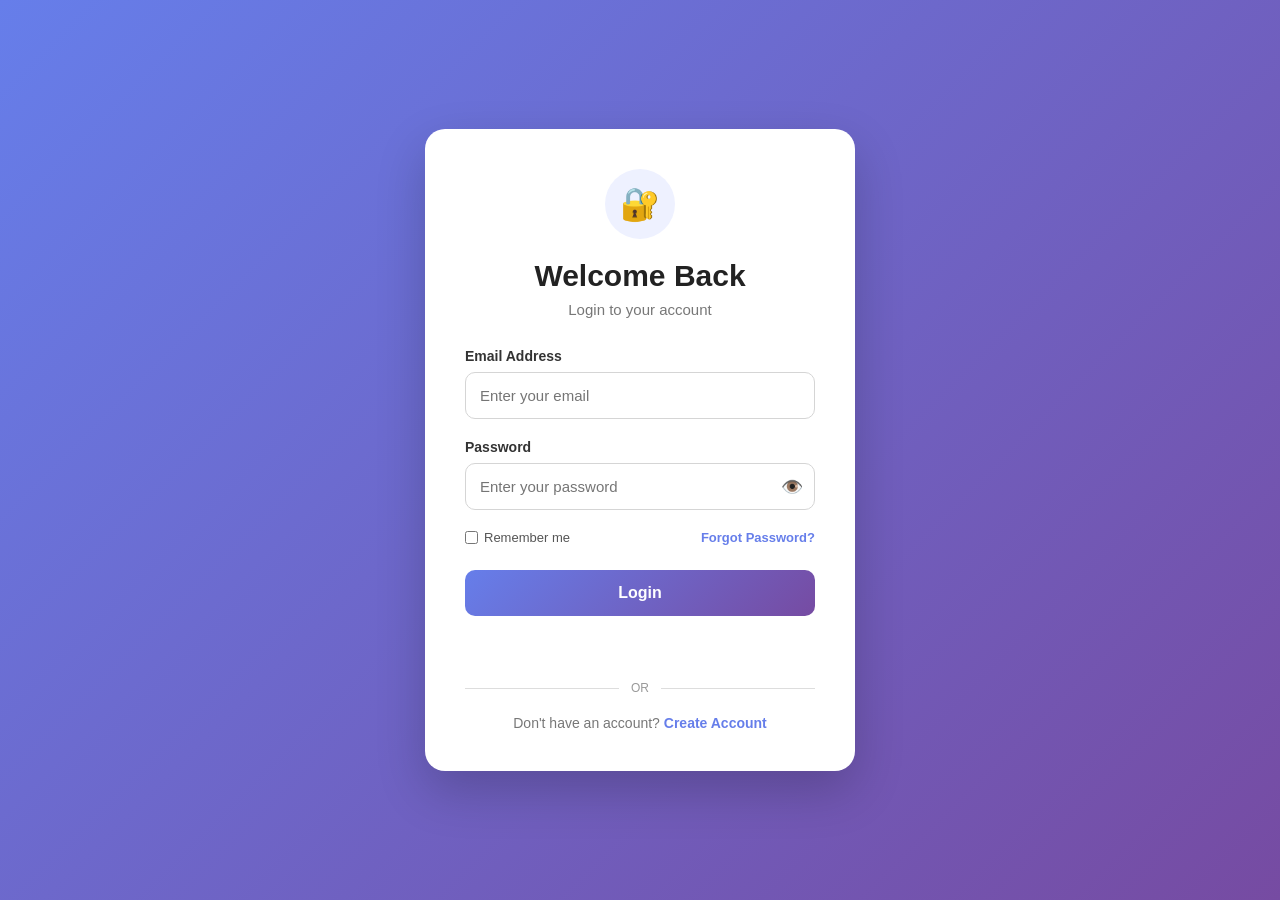
==== WebDev-L2-LoginAuthentication/index.html @ 74e8bf86 "Add files via upload" ====
<!DOCTYPE html>
<html lang="en">
<head>
    <meta charset="UTF-8">
    <meta name="viewport" content="width=device-width, initial-scale=1.0">
    <title>Login Authentication System</title>

    <link rel="stylesheet" href="style.css">
</head>
<body>

    <div class="auth-container">

        <div class="auth-card">

            <div class="logo">
                🔐
            </div>

            <h1>Welcome Back</h1>
            <p class="subtitle">Login to your account</p>

            <form id="loginForm">

                <div class="input-group">
                    <label for="email">Email Address</label>
                    <input
                        type="email"
                        id="email"
                        placeholder="Enter your email"
                        required
                    >
                </div>

                <div class="input-group">
                    <label for="password">Password</label>

                    <div class="password-wrapper">
                        <input
                            type="password"
                            id="password"
                            placeholder="Enter your password"
                            required
                        >

                        <button
                            type="button"
                            id="togglePassword"
                            class="toggle-password"
                        >
                            👁️
                        </button>
                    </div>
                </div>

                <div class="form-options">
                    <label class="remember-me">
                        <input type="checkbox" id="rememberMe">
                        <span>Remember me</span>
                    </label>

                    <a href="#" id="forgotPassword">Forgot Password?</a>
                </div>

                <button type="submit" class="login-btn">
                    Login
                </button>

                <p id="message" class="message"></p>

            </form>

            <div class="divider">
                <span>OR</span>
            </div>

            <p class="signup-text">
                Don't have an account?
                <a href="#" id="signupLink">Create Account</a>
            </p>

        </div>

    </div>

    <script src="script.js"></script>

</body>
</html>
---- WebDev-L2-LoginAuthentication/style.css ----
* {
    margin: 0;
    padding: 0;
    box-sizing: border-box;
}

body {
    font-family: Arial, Helvetica, sans-serif;
    min-height: 100vh;
    display: flex;
    justify-content: center;
    align-items: center;
    background: linear-gradient(135deg, #667eea, #764ba2);
    padding: 20px;
}

.auth-container {
    width: 100%;
    max-width: 430px;
}

.auth-card {
    background: #ffffff;
    padding: 40px;
    border-radius: 20px;
    box-shadow: 0 20px 50px rgba(0, 0, 0, 0.2);
}

.logo {
    width: 70px;
    height: 70px;
    margin: 0 auto 20px;
    border-radius: 50%;
    background: #eef1ff;
    display: flex;
    justify-content: center;
    align-items: center;
    font-size: 32px;
}

h1 {
    text-align: center;
    color: #222;
    margin-bottom: 8px;
    font-size: 30px;
}

.subtitle {
    text-align: center;
    color: #777;
    margin-bottom: 30px;
    font-size: 15px;
}

.input-group {
    margin-bottom: 20px;
}

.input-group label {
    display: block;
    margin-bottom: 8px;
    font-weight: 600;
    color: #333;
    font-size: 14px;
}

.input-group input {
    width: 100%;
    padding: 14px;
    border: 1px solid #d5d5d5;
    border-radius: 10px;
    font-size: 15px;
    outline: none;
    transition: 0.3s;
}

.input-group input:focus {
    border-color: #667eea;
    box-shadow: 0 0 0 3px rgba(102, 126, 234, 0.12);
}

.password-wrapper {
    position: relative;
}

.password-wrapper input {
    padding-right: 50px;
}

.toggle-password {
    position: absolute;
    right: 12px;
    top: 50%;
    transform: translateY(-50%);
    border: none;
    background: transparent;
    cursor: pointer;
    font-size: 18px;
}

.form-options {
    display: flex;
    justify-content: space-between;
    align-items: center;
    margin: 5px 0 25px;
    font-size: 13px;
}

.remember-me {
    display: flex;
    align-items: center;
    gap: 6px;
    color: #555;
    cursor: pointer;
}

.form-options a,
.signup-text a {
    color: #667eea;
    text-decoration: none;
    font-weight: 600;
}

.form-options a:hover,
.signup-text a:hover {
    text-decoration: underline;
}

.login-btn {
    width: 100%;
    padding: 14px;
    border: none;
    border-radius: 10px;
    background: linear-gradient(135deg, #667eea, #764ba2);
    color: white;
    font-size: 16px;
    font-weight: 600;
    cursor: pointer;
    transition: 0.3s;
}

.login-btn:hover {
    transform: translateY(-2px);
    box-shadow: 0 8px 20px rgba(102, 126, 234, 0.3);
}

.message {
    text-align: center;
    margin-top: 15px;
    font-size: 14px;
    min-height: 20px;
}

.divider {
    display: flex;
    align-items: center;
    gap: 12px;
    margin: 30px 0 20px;
    color: #999;
    font-size: 12px;
}

.divider::before,
.divider::after {
    content: "";
    flex: 1;
    height: 1px;
    background: #ddd;
}

.signup-text {
    text-align: center;
    color: #777;
    font-size: 14px;
}

/* Responsive Design */

@media (max-width: 480px) {
    .auth-card {
        padding: 30px 22px;
    }

    h1 {
        font-size: 26px;
    }

    .form-options {
        flex-direction: column;
        align-items: flex-start;
        gap: 12px;
    }
}
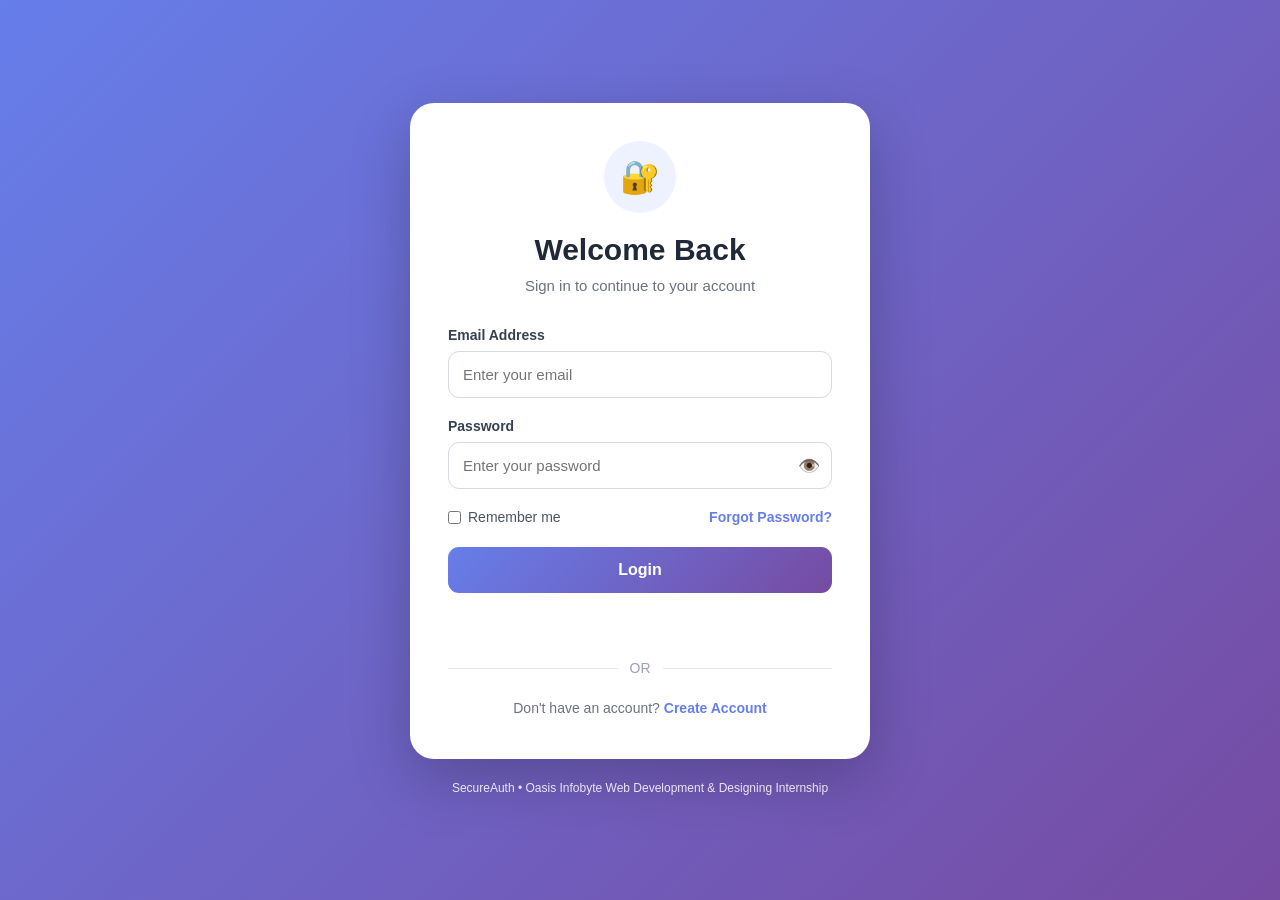
==== commit 573d28de: "Complete Level 2 Web Development tasks" ====
--- a/WebDev-L2-LoginAuthentication/index.html
+++ b/WebDev-L2-LoginAuthentication/index.html
@@ -1,89 +1,312 @@
-<!DOCTYPE html>
-<html lang="en">
-<head>
-    <meta charset="UTF-8">
-    <meta name="viewport" content="width=device-width, initial-scale=1.0">
-    <title>Login Authentication System</title>
-
-    <link rel="stylesheet" href="style.css">
-</head>
-<body>
-
-    <div class="auth-container">
-
-        <div class="auth-card">
-
-            <div class="logo">
-                🔐
-            </div>
-
-            <h1>Welcome Back</h1>
-            <p class="subtitle">Login to your account</p>
-
-            <form id="loginForm">
-
-                <div class="input-group">
-                    <label for="email">Email Address</label>
-                    <input
-                        type="email"
-                        id="email"
-                        placeholder="Enter your email"
-                        required
-                    >
-                </div>
-
-                <div class="input-group">
-                    <label for="password">Password</label>
-
-                    <div class="password-wrapper">
-                        <input
-                            type="password"
-                            id="password"
-                            placeholder="Enter your password"
-                            required
-                        >
-
-                        <button
-                            type="button"
-                            id="togglePassword"
-                            class="toggle-password"
-                        >
-                            👁️
-                        </button>
-                    </div>
-                </div>
-
-                <div class="form-options">
-                    <label class="remember-me">
-                        <input type="checkbox" id="rememberMe">
-                        <span>Remember me</span>
-                    </label>
-
-                    <a href="#" id="forgotPassword">Forgot Password?</a>
-                </div>
-
-                <button type="submit" class="login-btn">
-                    Login
-                </button>
-
-                <p id="message" class="message"></p>
-
-            </form>
-
-            <div class="divider">
-                <span>OR</span>
-            </div>
-
-            <p class="signup-text">
-                Don't have an account?
-                <a href="#" id="signupLink">Create Account</a>
-            </p>
-
-        </div>
-
-    </div>
-
-    <script src="script.js"></script>
-
-</body>
+<!DOCTYPE html>
+<html lang="en">
+<head>
+    <meta charset="UTF-8">
+    <meta name="viewport" content="width=device-width, initial-scale=1.0">
+    <title>SecureAuth - Login Authentication System</title>
+    <link rel="stylesheet" href="style.css">
+</head>
+
+<body>
+
+    <div class="auth-container">
+
+        <!-- LOGIN PAGE -->
+        <section class="auth-card page active" id="loginPage">
+
+            <div class="brand-icon">🔐</div>
+
+            <h1>Welcome Back</h1>
+            <p class="subtitle">Sign in to continue to your account</p>
+
+            <form id="loginForm">
+
+                <div class="input-group">
+                    <label for="loginEmail">Email Address</label>
+                    <input
+                        type="email"
+                        id="loginEmail"
+                        placeholder="Enter your email"
+                        required
+                    >
+                </div>
+
+                <div class="input-group">
+                    <label for="loginPassword">Password</label>
+
+                    <div class="password-wrapper">
+                        <input
+                            type="password"
+                            id="loginPassword"
+                            placeholder="Enter your password"
+                            required
+                        >
+                        <button
+                            type="button"
+                            class="toggle-password"
+                            id="loginToggle"
+                        >👁️</button>
+                    </div>
+                </div>
+
+                <div class="form-options">
+                    <label class="remember">
+                        <input type="checkbox" id="rememberMe">
+                        <span>Remember me</span>
+                    </label>
+
+                    <button type="button" class="text-link" id="forgotLink">
+                        Forgot Password?
+                    </button>
+                </div>
+
+                <button type="submit" class="primary-btn">
+                    Login
+                </button>
+
+                <p id="loginMessage" class="message"></p>
+
+            </form>
+
+            <div class="divider">
+                <span>OR</span>
+            </div>
+
+            <p class="switch-text">
+                Don't have an account?
+                <button type="button" class="text-link" id="signupLink">
+                    Create Account
+                </button>
+            </p>
+
+        </section>
+
+
+        <!-- REGISTRATION PAGE -->
+        <section class="auth-card page" id="registerPage">
+
+            <div class="brand-icon">✨</div>
+
+            <h1>Create Account</h1>
+            <p class="subtitle">Create your account to get started</p>
+
+            <form id="registerForm">
+
+                <div class="input-group">
+                    <label for="registerName">Full Name</label>
+                    <input
+                        type="text"
+                        id="registerName"
+                        placeholder="Enter your full name"
+                        required
+                    >
+                </div>
+
+                <div class="input-group">
+                    <label for="registerEmail">Email Address</label>
+                    <input
+                        type="email"
+                        id="registerEmail"
+                        placeholder="Enter your email"
+                        required
+                    >
+                </div>
+
+                <div class="input-group">
+                    <label for="registerPassword">Password</label>
+
+                    <div class="password-wrapper">
+                        <input
+                            type="password"
+                            id="registerPassword"
+                            placeholder="Minimum 8 characters + 1 number"
+                            required
+                        >
+                        <button
+                            type="button"
+                            class="toggle-password"
+                            id="registerToggle"
+                        >👁️</button>
+                    </div>
+
+                    <small class="password-hint">
+                        Minimum 8 characters and at least 1 number
+                    </small>
+                </div>
+
+                <div class="input-group">
+                    <label for="confirmPassword">Confirm Password</label>
+
+                    <div class="password-wrapper">
+                        <input
+                            type="password"
+                            id="confirmPassword"
+                            placeholder="Confirm your password"
+                            required
+                        >
+                        <button
+                            type="button"
+                            class="toggle-password"
+                            id="confirmToggle"
+                        >👁️</button>
+                    </div>
+                </div>
+
+                <button type="submit" class="primary-btn">
+                    Create Account
+                </button>
+
+                <p id="registerMessage" class="message"></p>
+
+            </form>
+
+            <p class="switch-text">
+                Already have an account?
+                <button type="button" class="text-link" id="backToLogin">
+                    Back to Login
+                </button>
+            </p>
+
+        </section>
+
+
+        <!-- FORGOT PASSWORD PAGE -->
+        <section class="auth-card page" id="forgotPage">
+
+            <div class="brand-icon">🔑</div>
+
+            <h1>Reset Password</h1>
+            <p class="subtitle">
+                Enter your registered email to reset your password
+            </p>
+
+            <form id="forgotForm">
+
+                <div class="input-group">
+                    <label for="forgotEmail">Email Address</label>
+                    <input
+                        type="email"
+                        id="forgotEmail"
+                        placeholder="Enter your registered email"
+                        required
+                    >
+                </div>
+
+                <div class="input-group">
+                    <label for="newPassword">New Password</label>
+
+                    <div class="password-wrapper">
+                        <input
+                            type="password"
+                            id="newPassword"
+                            placeholder="Minimum 8 characters + 1 number"
+                            required
+                        >
+                        <button
+                            type="button"
+                            class="toggle-password"
+                            id="newPasswordToggle"
+                        >👁️</button>
+                    </div>
+                </div>
+
+                <div class="input-group">
+                    <label for="confirmNewPassword">
+                        Confirm New Password
+                    </label>
+
+                    <div class="password-wrapper">
+                        <input
+                            type="password"
+                            id="confirmNewPassword"
+                            placeholder="Confirm new password"
+                            required
+                        >
+                    </div>
+                </div>
+
+                <button type="submit" class="primary-btn">
+                    Reset Password
+                </button>
+
+                <p id="forgotMessage" class="message"></p>
+
+            </form>
+
+            <p class="switch-text">
+                Remember your password?
+                <button type="button" class="text-link" id="forgotBackLogin">
+                    Back to Login
+                </button>
+            </p>
+
+        </section>
+
+
+        <!-- DASHBOARD PAGE -->
+        <section class="dashboard-card page" id="dashboardPage">
+
+            <div class="dashboard-header">
+
+                <div class="dashboard-icon">
+                    🎉
+                </div>
+
+                <div>
+                    <span class="status-badge">
+                        ● Authenticated
+                    </span>
+
+                    <h1 id="welcomeName">
+                        Welcome Back!
+                    </h1>
+
+                    <p id="welcomeEmail"></p>
+                </div>
+
+            </div>
+
+            <div class="dashboard-content">
+
+                <div class="info-card">
+                    <span>👤</span>
+                    <div>
+                        <h3>Account</h3>
+                        <p>Successfully authenticated</p>
+                    </div>
+                </div>
+
+                <div class="info-card">
+                    <span>🔒</span>
+                    <div>
+                        <h3>Security</h3>
+                        <p>Your password is securely hashed</p>
+                    </div>
+                </div>
+
+                <div class="info-card">
+                    <span>✅</span>
+                    <div>
+                        <h3>Session</h3>
+                        <p>You are currently logged in</p>
+                    </div>
+                </div>
+
+            </div>
+
+            <button type="button" class="logout-btn" id="logoutBtn">
+                Logout
+            </button>
+
+        </section>
+
+    </div>
+
+    <footer>
+        <p>SecureAuth • Oasis Infobyte Web Development & Designing Internship</p>
+    </footer>
+
+    <script src="script.js"></script>
+
+</body>
 </html>
--- a/WebDev-L2-LoginAuthentication/style.css
+++ b/WebDev-L2-LoginAuthentication/style.css
@@ -1,193 +1,429 @@
-* {
-    margin: 0;
-    padding: 0;
-    box-sizing: border-box;
-}
-
-body {
-    font-family: Arial, Helvetica, sans-serif;
-    min-height: 100vh;
-    display: flex;
-    justify-content: center;
-    align-items: center;
-    background: linear-gradient(135deg, #667eea, #764ba2);
-    padding: 20px;
-}
-
-.auth-container {
-    width: 100%;
-    max-width: 430px;
-}
-
-.auth-card {
-    background: #ffffff;
-    padding: 40px;
-    border-radius: 20px;
-    box-shadow: 0 20px 50px rgba(0, 0, 0, 0.2);
-}
-
-.logo {
-    width: 70px;
-    height: 70px;
-    margin: 0 auto 20px;
-    border-radius: 50%;
-    background: #eef1ff;
-    display: flex;
-    justify-content: center;
-    align-items: center;
-    font-size: 32px;
-}
-
-h1 {
-    text-align: center;
-    color: #222;
-    margin-bottom: 8px;
-    font-size: 30px;
-}
-
-.subtitle {
-    text-align: center;
-    color: #777;
-    margin-bottom: 30px;
-    font-size: 15px;
-}
-
-.input-group {
-    margin-bottom: 20px;
-}
-
-.input-group label {
-    display: block;
-    margin-bottom: 8px;
-    font-weight: 600;
-    color: #333;
-    font-size: 14px;
-}
-
-.input-group input {
-    width: 100%;
-    padding: 14px;
-    border: 1px solid #d5d5d5;
-    border-radius: 10px;
-    font-size: 15px;
-    outline: none;
-    transition: 0.3s;
-}
-
-.input-group input:focus {
-    border-color: #667eea;
-    box-shadow: 0 0 0 3px rgba(102, 126, 234, 0.12);
-}
-
-.password-wrapper {
-    position: relative;
-}
-
-.password-wrapper input {
-    padding-right: 50px;
-}
-
-.toggle-password {
-    position: absolute;
-    right: 12px;
-    top: 50%;
-    transform: translateY(-50%);
-    border: none;
-    background: transparent;
-    cursor: pointer;
-    font-size: 18px;
-}
-
-.form-options {
-    display: flex;
-    justify-content: space-between;
-    align-items: center;
-    margin: 5px 0 25px;
-    font-size: 13px;
-}
-
-.remember-me {
-    display: flex;
-    align-items: center;
-    gap: 6px;
-    color: #555;
-    cursor: pointer;
-}
-
-.form-options a,
-.signup-text a {
-    color: #667eea;
-    text-decoration: none;
-    font-weight: 600;
-}
-
-.form-options a:hover,
-.signup-text a:hover {
-    text-decoration: underline;
-}
-
-.login-btn {
-    width: 100%;
-    padding: 14px;
-    border: none;
-    border-radius: 10px;
-    background: linear-gradient(135deg, #667eea, #764ba2);
-    color: white;
-    font-size: 16px;
-    font-weight: 600;
-    cursor: pointer;
-    transition: 0.3s;
-}
-
-.login-btn:hover {
-    transform: translateY(-2px);
-    box-shadow: 0 8px 20px rgba(102, 126, 234, 0.3);
-}
-
-.message {
-    text-align: center;
-    margin-top: 15px;
-    font-size: 14px;
-    min-height: 20px;
-}
-
-.divider {
-    display: flex;
-    align-items: center;
-    gap: 12px;
-    margin: 30px 0 20px;
-    color: #999;
-    font-size: 12px;
-}
-
-.divider::before,
-.divider::after {
-    content: "";
-    flex: 1;
-    height: 1px;
-    background: #ddd;
-}
-
-.signup-text {
-    text-align: center;
-    color: #777;
-    font-size: 14px;
-}
-
-/* Responsive Design */
-
-@media (max-width: 480px) {
-    .auth-card {
-        padding: 30px 22px;
-    }
-
-    h1 {
-        font-size: 26px;
-    }
-
-    .form-options {
-        flex-direction: column;
-        align-items: flex-start;
-        gap: 12px;
-    }
+* {
+    margin: 0;
+    padding: 0;
+    box-sizing: border-box;
+}
+
+body {
+    font-family: Arial, Helvetica, sans-serif;
+    min-height: 100vh;
+    background: linear-gradient(135deg, #667eea, #764ba2);
+    display: flex;
+    flex-direction: column;
+    justify-content: center;
+    align-items: center;
+    padding: 30px 20px;
+}
+
+.auth-container {
+    width: 100%;
+    max-width: 460px;
+}
+
+/* =========================
+   Pages
+========================= */
+
+.page {
+    display: none;
+}
+
+.page.active {
+    display: block;
+}
+
+/* =========================
+   Authentication Card
+========================= */
+
+.auth-card {
+    background: #ffffff;
+    padding: 38px;
+    border-radius: 24px;
+    box-shadow: 0 20px 60px rgba(0, 0, 0, 0.22);
+    animation: fadeIn 0.35s ease;
+}
+
+@keyframes fadeIn {
+    from {
+        opacity: 0;
+        transform: translateY(10px);
+    }
+
+    to {
+        opacity: 1;
+        transform: translateY(0);
+    }
+}
+
+/* =========================
+   Brand Icon
+========================= */
+
+.brand-icon {
+    width: 72px;
+    height: 72px;
+    margin: 0 auto 20px;
+    border-radius: 50%;
+    background: #eef2ff;
+    display: flex;
+    justify-content: center;
+    align-items: center;
+    font-size: 32px;
+}
+
+/* =========================
+   Headings
+========================= */
+
+h1 {
+    text-align: center;
+    color: #1f2937;
+    margin-bottom: 8px;
+    font-size: 30px;
+}
+
+.subtitle {
+    text-align: center;
+    color: #6b7280;
+    margin-bottom: 30px;
+    font-size: 15px;
+    line-height: 1.5;
+}
+
+/* =========================
+   Input Fields
+========================= */
+
+.input-group {
+    margin-bottom: 20px;
+}
+
+.input-group label {
+    display: block;
+    margin-bottom: 8px;
+    font-weight: 600;
+    color: #374151;
+    font-size: 14px;
+}
+
+.input-group input {
+    width: 100%;
+    padding: 14px;
+    border: 1px solid #d5d9e2;
+    border-radius: 11px;
+    font-size: 15px;
+    outline: none;
+    transition: 0.3s;
+}
+
+.input-group input:focus {
+    border-color: #667eea;
+    box-shadow: 0 0 0 4px rgba(102, 126, 234, 0.12);
+}
+
+/* =========================
+   Password
+========================= */
+
+.password-wrapper {
+    position: relative;
+}
+
+.password-wrapper input {
+    padding-right: 50px;
+}
+
+.toggle-password {
+    position: absolute;
+    right: 12px;
+    top: 50%;
+    transform: translateY(-50%);
+    border: none;
+    background: transparent;
+    cursor: pointer;
+    font-size: 18px;
+}
+
+.password-hint {
+    display: block;
+    margin-top: 7px;
+    color: #6b7280;
+    font-size: 12px;
+}
+
+/* =========================
+   Login Options
+========================= */
+
+.form-options {
+    display: flex;
+    justify-content: space-between;
+    align-items: center;
+    margin-bottom: 22px;
+    font-size: 14px;
+}
+
+.remember {
+    display: flex;
+    align-items: center;
+    gap: 7px;
+    color: #4b5563;
+}
+
+.remember input {
+    cursor: pointer;
+}
+
+/* =========================
+   Buttons
+========================= */
+
+.primary-btn {
+    width: 100%;
+    padding: 14px;
+    border: none;
+    border-radius: 11px;
+    background: linear-gradient(135deg, #667eea, #764ba2);
+    color: white;
+    font-size: 16px;
+    font-weight: 700;
+    cursor: pointer;
+    transition: 0.3s;
+}
+
+.primary-btn:hover {
+    transform: translateY(-1px);
+    box-shadow: 0 8px 20px rgba(102, 126, 234, 0.3);
+}
+
+.text-link {
+    border: none;
+    background: transparent;
+    color: #667eea;
+    font-weight: 700;
+    cursor: pointer;
+    font-size: inherit;
+}
+
+.text-link:hover {
+    text-decoration: underline;
+}
+
+/* =========================
+   Messages
+========================= */
+
+.message {
+    text-align: center;
+    min-height: 24px;
+    margin-top: 15px;
+    font-size: 14px;
+    font-weight: 600;
+}
+
+.message.error {
+    color: #dc3545;
+}
+
+.message.success {
+    color: #198754;
+}
+
+/* =========================
+   Divider
+========================= */
+
+.divider {
+    display: flex;
+    align-items: center;
+    gap: 12px;
+    margin: 28px 0 20px;
+    color: #9ca3af;
+    font-size: 14px;
+}
+
+.divider::before,
+.divider::after {
+    content: "";
+    flex: 1;
+    height: 1px;
+    background: #e5e7eb;
+}
+
+/* =========================
+   Switch Text
+========================= */
+
+.switch-text {
+    text-align: center;
+    color: #6b7280;
+    font-size: 14px;
+    line-height: 1.8;
+}
+
+/* =========================
+   Dashboard
+========================= */
+
+.dashboard-card {
+    display: none;
+    background: #ffffff;
+    padding: 38px;
+    border-radius: 24px;
+    box-shadow: 0 20px 60px rgba(0, 0, 0, 0.22);
+    animation: fadeIn 0.35s ease;
+}
+
+.dashboard-card.active {
+    display: block;
+}
+
+.dashboard-header {
+    display: flex;
+    align-items: center;
+    gap: 18px;
+    margin-bottom: 30px;
+}
+
+.dashboard-icon {
+    width: 65px;
+    height: 65px;
+    border-radius: 18px;
+    background: #eef2ff;
+    display: flex;
+    justify-content: center;
+    align-items: center;
+    font-size: 30px;
+    flex-shrink: 0;
+}
+
+.dashboard-header h1 {
+    text-align: left;
+    margin: 8px 0 4px;
+    font-size: 25px;
+}
+
+.dashboard-header p {
+    color: #6b7280;
+    font-size: 14px;
+}
+
+.status-badge {
+    display: inline-block;
+    padding: 5px 10px;
+    border-radius: 20px;
+    background: #dcfce7;
+    color: #15803d;
+    font-size: 12px;
+    font-weight: 700;
+}
+
+/* =========================
+   Dashboard Info Cards
+========================= */
+
+.dashboard-content {
+    display: flex;
+    flex-direction: column;
+    gap: 12px;
+    margin-bottom: 25px;
+}
+
+.info-card {
+    display: flex;
+    align-items: center;
+    gap: 15px;
+    padding: 16px;
+    background: #f8f9ff;
+    border: 1px solid #e8eaff;
+    border-radius: 14px;
+}
+
+.info-card > span {
+    width: 42px;
+    height: 42px;
+    display: flex;
+    justify-content: center;
+    align-items: center;
+    background: #eef2ff;
+    border-radius: 10px;
+    font-size: 20px;
+}
+
+.info-card h3 {
+    color: #1f2937;
+    font-size: 15px;
+    margin-bottom: 3px;
+}
+
+.info-card p {
+    color: #6b7280;
+    font-size: 13px;
+}
+
+/* =========================
+   Logout
+========================= */
+
+.logout-btn {
+    width: 100%;
+    padding: 14px;
+    border: none;
+    border-radius: 11px;
+    background: #ef4444;
+    color: white;
+    font-size: 16px;
+    font-weight: 700;
+    cursor: pointer;
+    transition: 0.3s;
+}
+
+.logout-btn:hover {
+    background: #dc2626;
+    transform: translateY(-1px);
+}
+
+/* =========================
+   Footer
+========================= */
+
+footer {
+    margin-top: 20px;
+    text-align: center;
+    color: rgba(255, 255, 255, 0.85);
+    font-size: 12px;
+    line-height: 1.5;
+}
+
+/* =========================
+   Mobile Responsive
+========================= */
+
+@media (max-width: 480px) {
+
+    body {
+        padding: 15px;
+    }
+
+    .auth-card,
+    .dashboard-card {
+        padding: 28px 22px;
+    }
+
+    h1 {
+        font-size: 26px;
+    }
+
+    .dashboard-header {
+        align-items: flex-start;
+    }
+
+    .dashboard-header h1 {
+        font-size: 21px;
+    }
+
+    .form-options {
+        font-size: 13px;
+    }
 }
